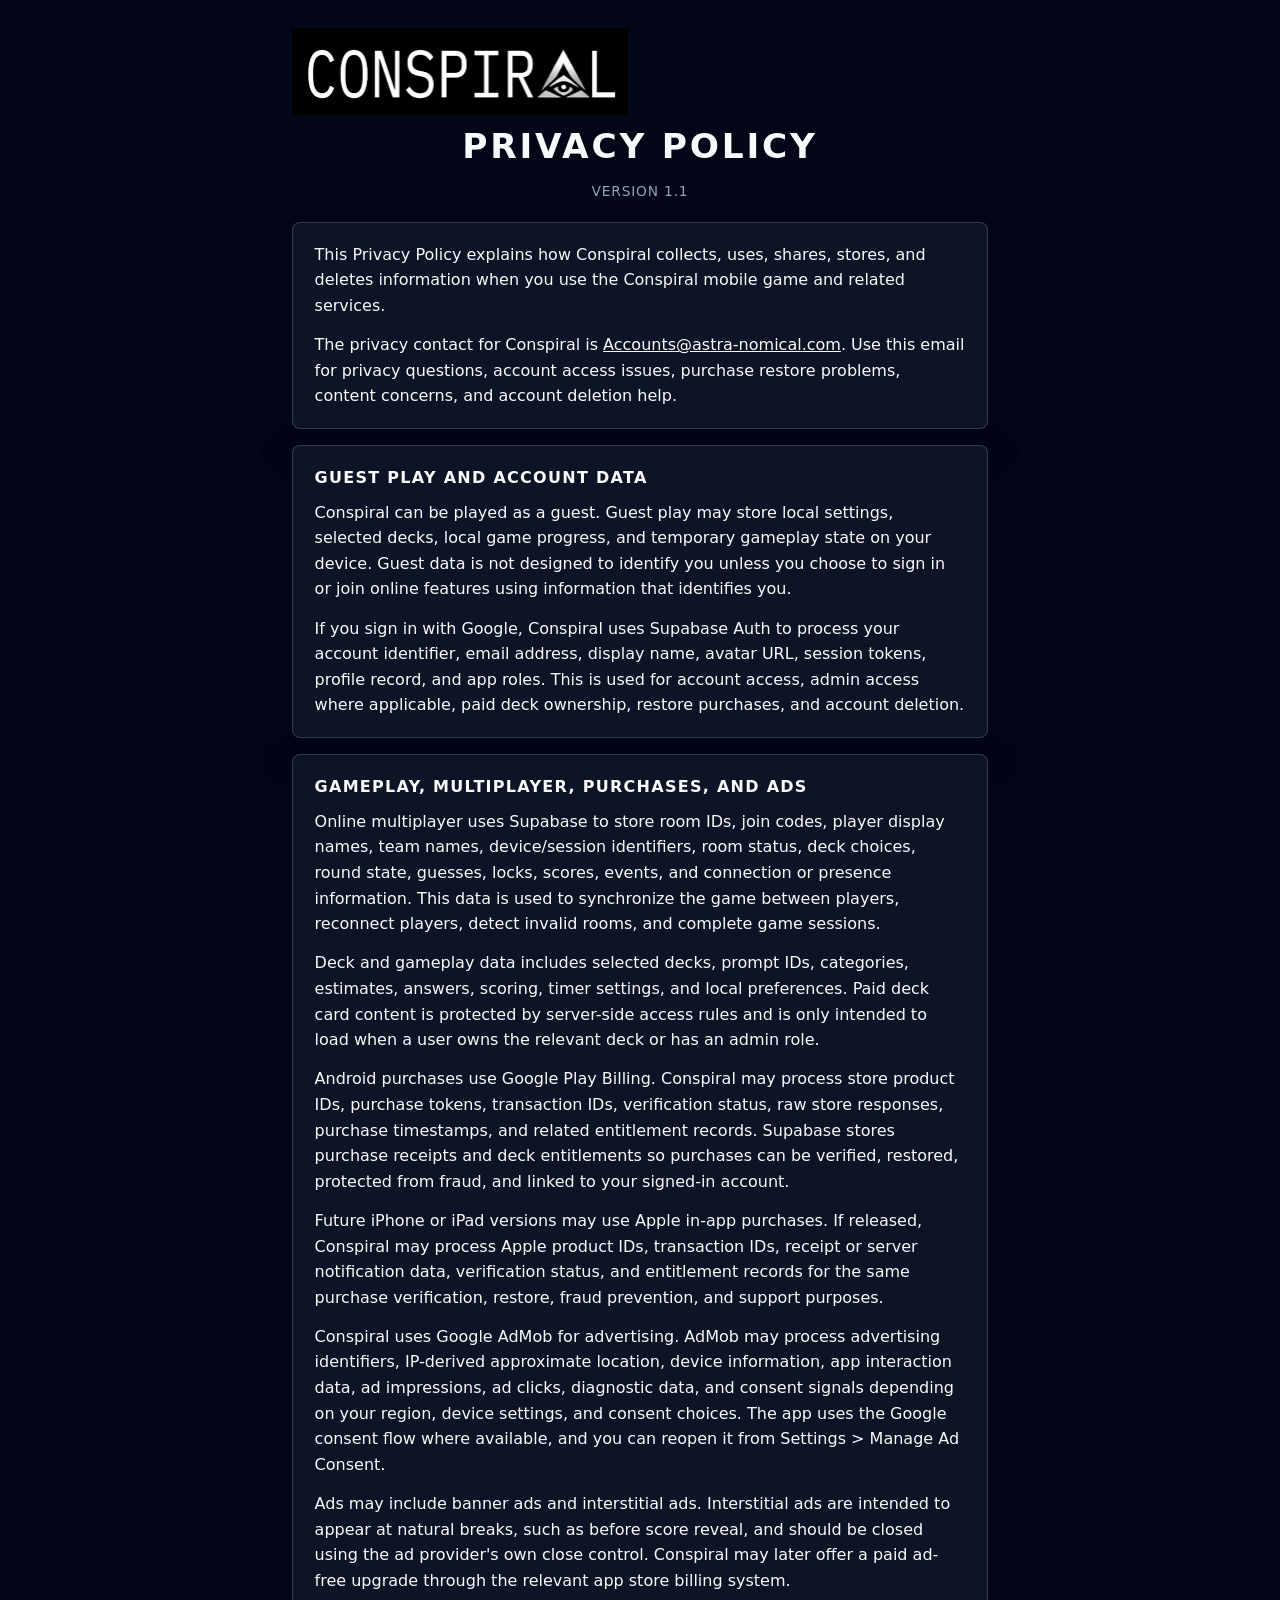
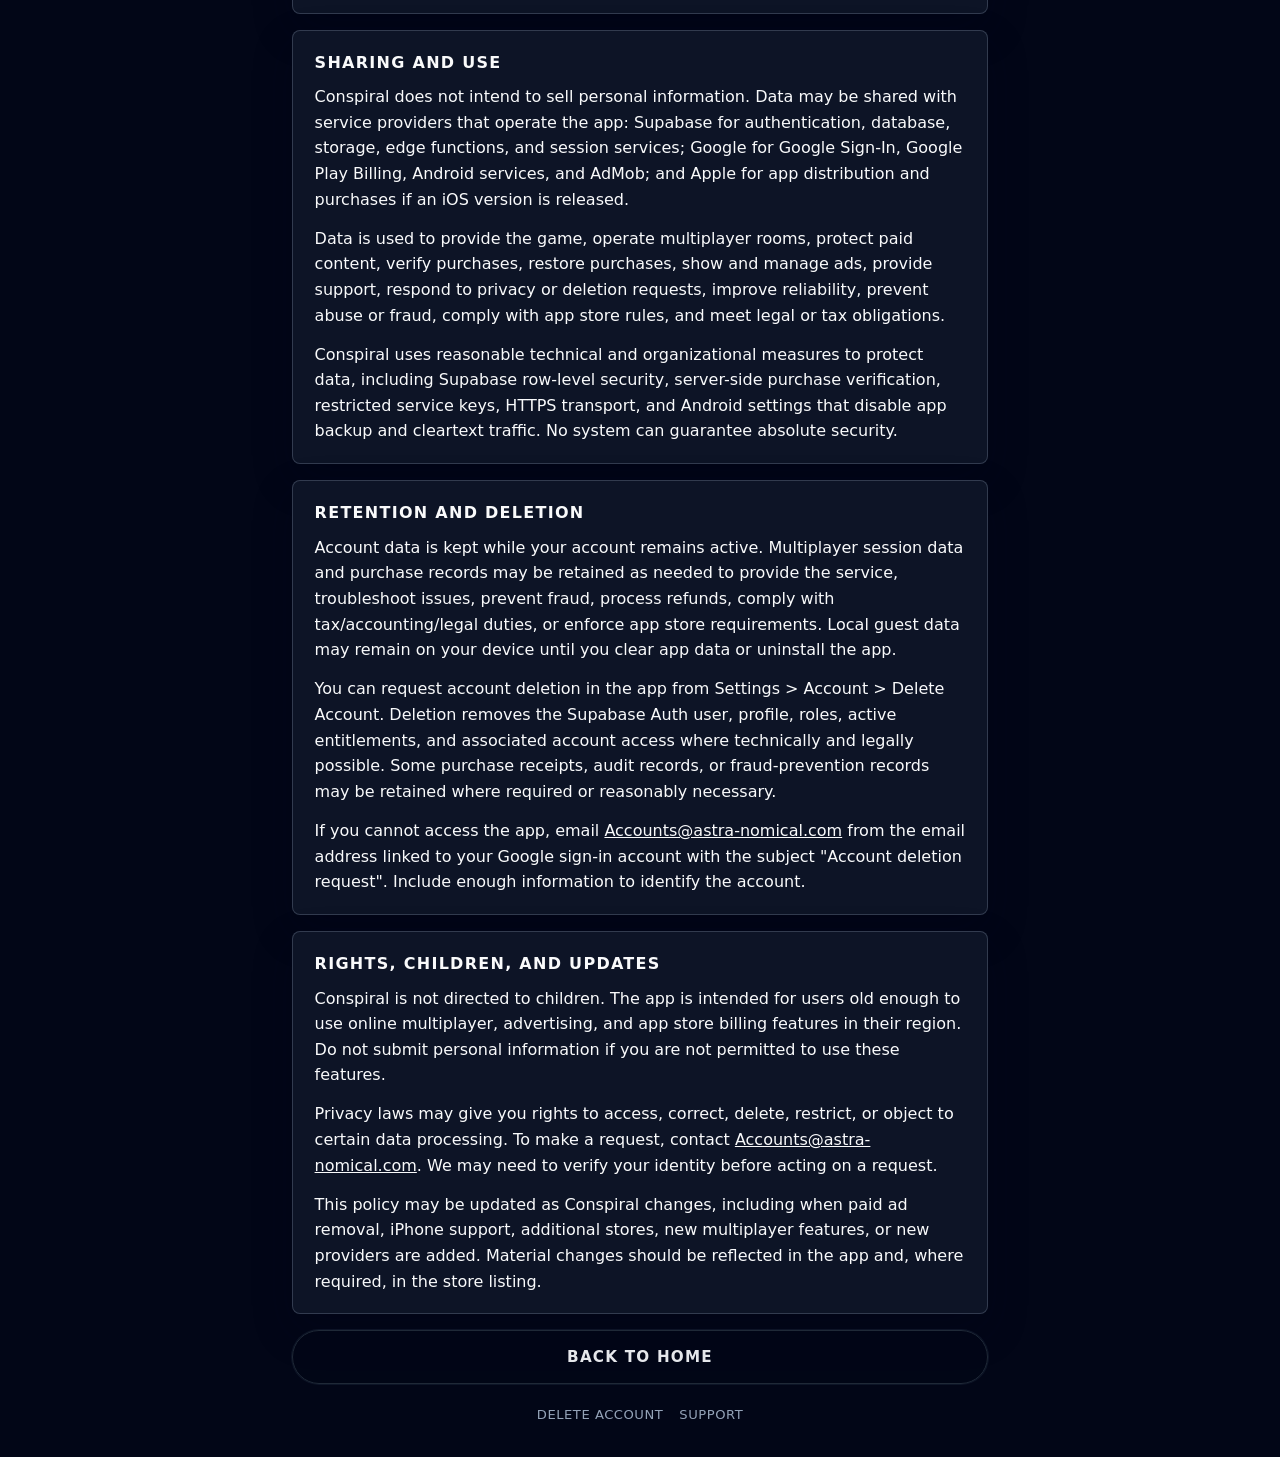
==== privacy/index.html @ 43dedb48 "Restructure site for GitHub Pages" ====
<!doctype html>
<html lang="en">
  <head>
    <meta charset="utf-8">
    <meta name="viewport" content="width=device-width, initial-scale=1">
    <meta name="description" content="Privacy Policy for the Conspiral mobile game.">
    <title>Privacy Policy | Conspiral</title>
    <link rel="stylesheet" href="../assets/styles.css">
  </head>
  <body>
    <div class="site-shell">
      <header class="site-header">
        <a href="../" aria-label="Conspiral home">
          <img class="logo" src="../assets/conspiral-logo.png" alt="Conspiral">
        </a>
        <h1 class="page-title">Privacy Policy</h1>
        <p class="page-subtitle">Version 1.1</p>
      </header>

      <main class="content">
        <section class="panel">
          <p>
            This Privacy Policy explains how Conspiral collects, uses, shares, stores, and deletes information
            when you use the Conspiral mobile game and related services.
          </p>
          <p>
            The privacy contact for Conspiral is <a href="mailto:Accounts@astra-nomical.com">Accounts@astra-nomical.com</a>.
            Use this email for privacy questions, account access issues, purchase restore problems, content concerns,
            and account deletion help.
          </p>
        </section>

        <section class="panel">
          <h2>Guest Play And Account Data</h2>
          <p>
            Conspiral can be played as a guest. Guest play may store local settings, selected decks, local game
            progress, and temporary gameplay state on your device. Guest data is not designed to identify you unless
            you choose to sign in or join online features using information that identifies you.
          </p>
          <p>
            If you sign in with Google, Conspiral uses Supabase Auth to process your account identifier, email address,
            display name, avatar URL, session tokens, profile record, and app roles. This is used for account access,
            admin access where applicable, paid deck ownership, restore purchases, and account deletion.
          </p>
        </section>

        <section class="panel">
          <h2>Gameplay, Multiplayer, Purchases, And Ads</h2>
          <p>
            Online multiplayer uses Supabase to store room IDs, join codes, player display names, team names,
            device/session identifiers, room status, deck choices, round state, guesses, locks, scores, events, and
            connection or presence information. This data is used to synchronize the game between players, reconnect
            players, detect invalid rooms, and complete game sessions.
          </p>
          <p>
            Deck and gameplay data includes selected decks, prompt IDs, categories, estimates, answers, scoring, timer
            settings, and local preferences. Paid deck card content is protected by server-side access rules and is only
            intended to load when a user owns the relevant deck or has an admin role.
          </p>
          <p>
            Android purchases use Google Play Billing. Conspiral may process store product IDs, purchase tokens,
            transaction IDs, verification status, raw store responses, purchase timestamps, and related entitlement
            records. Supabase stores purchase receipts and deck entitlements so purchases can be verified, restored,
            protected from fraud, and linked to your signed-in account.
          </p>
          <p>
            Future iPhone or iPad versions may use Apple in-app purchases. If released, Conspiral may process Apple
            product IDs, transaction IDs, receipt or server notification data, verification status, and entitlement
            records for the same purchase verification, restore, fraud prevention, and support purposes.
          </p>
          <p>
            Conspiral uses Google AdMob for advertising. AdMob may process advertising identifiers, IP-derived
            approximate location, device information, app interaction data, ad impressions, ad clicks, diagnostic data,
            and consent signals depending on your region, device settings, and consent choices. The app uses the Google
            consent flow where available, and you can reopen it from Settings &gt; Manage Ad Consent.
          </p>
          <p>
            Ads may include banner ads and interstitial ads. Interstitial ads are intended to appear at natural breaks,
            such as before score reveal, and should be closed using the ad provider's own close control. Conspiral may
            later offer a paid ad-free upgrade through the relevant app store billing system.
          </p>
        </section>

        <section class="panel">
          <h2>Sharing And Use</h2>
          <p>
            Conspiral does not intend to sell personal information. Data may be shared with service providers that
            operate the app: Supabase for authentication, database, storage, edge functions, and session services;
            Google for Google Sign-In, Google Play Billing, Android services, and AdMob; and Apple for app distribution
            and purchases if an iOS version is released.
          </p>
          <p>
            Data is used to provide the game, operate multiplayer rooms, protect paid content, verify purchases, restore
            purchases, show and manage ads, provide support, respond to privacy or deletion requests, improve
            reliability, prevent abuse or fraud, comply with app store rules, and meet legal or tax obligations.
          </p>
          <p>
            Conspiral uses reasonable technical and organizational measures to protect data, including Supabase
            row-level security, server-side purchase verification, restricted service keys, HTTPS transport, and Android
            settings that disable app backup and cleartext traffic. No system can guarantee absolute security.
          </p>
        </section>

        <section class="panel">
          <h2>Retention And Deletion</h2>
          <p>
            Account data is kept while your account remains active. Multiplayer session data and purchase records may
            be retained as needed to provide the service, troubleshoot issues, prevent fraud, process refunds, comply
            with tax/accounting/legal duties, or enforce app store requirements. Local guest data may remain on your
            device until you clear app data or uninstall the app.
          </p>
          <p>
            You can request account deletion in the app from Settings &gt; Account &gt; Delete Account. Deletion removes
            the Supabase Auth user, profile, roles, active entitlements, and associated account access where technically
            and legally possible. Some purchase receipts, audit records, or fraud-prevention records may be retained
            where required or reasonably necessary.
          </p>
          <p>
            If you cannot access the app, email <a href="mailto:Accounts@astra-nomical.com">Accounts@astra-nomical.com</a>
            from the email address linked to your Google sign-in account with the subject "Account deletion request".
            Include enough information to identify the account.
          </p>
        </section>

        <section class="panel">
          <h2>Rights, Children, And Updates</h2>
          <p>
            Conspiral is not directed to children. The app is intended for users old enough to use online multiplayer,
            advertising, and app store billing features in their region. Do not submit personal information if you are
            not permitted to use these features.
          </p>
          <p>
            Privacy laws may give you rights to access, correct, delete, restrict, or object to certain data processing.
            To make a request, contact <a href="mailto:Accounts@astra-nomical.com">Accounts@astra-nomical.com</a>. We may
            need to verify your identity before acting on a request.
          </p>
          <p>
            This policy may be updated as Conspiral changes, including when paid ad removal, iPhone support, additional
            stores, new multiplayer features, or new providers are added. Material changes should be reflected in the app
            and, where required, in the store listing.
          </p>
        </section>

        <a class="button-secondary" href="../">Back To Home</a>
      </main>

      <footer class="footer">
        <a href="../delete-account/">Delete Account</a>
        <a href="../support/">Support</a>
      </footer>
    </div>
  </body>
</html>
---- assets/styles.css ----
:root {
  color-scheme: dark;
  --bg: #020617;
  --panel: rgba(15, 23, 42, 0.88);
  --panel-strong: rgba(2, 6, 23, 0.9);
  --text: #f9fafb;
  --muted: #94a3b8;
  --subtle: #64748b;
  --line: rgba(148, 163, 184, 0.28);
  --accent: #38bdf8;
  --accent-2: #6366f1;
  --warning: #f97316;
}

*,
*::before,
*::after {
  box-sizing: border-box;
}

html {
  min-height: 100%;
  background: var(--bg);
}

body {
  margin: 0;
  min-height: 100vh;
  background: var(--bg);
  color: var(--text);
  font-family: Inter, ui-sans-serif, system-ui, -apple-system, BlinkMacSystemFont, "Segoe UI", sans-serif;
  line-height: 1.6;
}

body::before {
  content: "";
  position: fixed;
  inset: 0;
  z-index: -2;
  background-image: url("conspiracy_board_bg.png");
  background-position: center;
  background-size: cover;
  background-repeat: no-repeat;
}

body::after {
  content: "";
  position: fixed;
  inset: 0;
  z-index: -1;
  background: rgba(2, 6, 23, 0.34);
}

a {
  color: inherit;
}

.site-shell {
  width: min(100%, 760px);
  min-height: 100vh;
  margin: 0 auto;
  padding: max(1.25rem, env(safe-area-inset-top, 0px)) 1.25rem 2rem;
}

.site-header {
  display: grid;
  justify-items: center;
  gap: 0.85rem;
  padding: 0.5rem 0 1.25rem;
  text-align: center;
}

.logo {
  width: min(100%, 21rem);
  height: auto;
  display: block;
}

.page-title {
  margin: 0;
  font-size: clamp(1.5rem, 6vw, 2.15rem);
  line-height: 1.1;
  letter-spacing: 0.08em;
  text-transform: uppercase;
}

.page-subtitle {
  margin: 0;
  max-width: 42rem;
  color: var(--muted);
  font-size: 0.86rem;
  letter-spacing: 0.06em;
  text-transform: uppercase;
}

.content {
  display: grid;
  gap: 1rem;
}

.panel {
  border: 1px solid var(--line);
  border-radius: 8px;
  background: var(--panel);
  padding: 1rem;
  box-shadow: 0 16px 40px rgba(2, 6, 23, 0.24);
}

.panel h2,
.panel h3 {
  margin: 0 0 0.55rem;
  font-size: 1rem;
  letter-spacing: 0.08em;
  text-transform: uppercase;
}

.panel p,
.panel ul,
.panel ol {
  margin-top: 0;
  margin-bottom: 0.85rem;
}

.panel :last-child {
  margin-bottom: 0;
}

.muted {
  color: var(--muted);
}

.warning {
  color: var(--warning);
}

.nav-grid {
  display: grid;
  gap: 0.75rem;
}

.button,
.button-secondary {
  display: inline-flex;
  width: 100%;
  min-height: 3.1rem;
  align-items: center;
  justify-content: center;
  border-radius: 9999px;
  border: 1px solid rgba(191, 219, 254, 0.78);
  padding: 0.85rem 1rem;
  background: radial-gradient(circle at top left, var(--accent), var(--accent-2));
  color: #0b1120;
  font-size: 0.95rem;
  font-weight: 700;
  letter-spacing: 0.08em;
  text-align: center;
  text-decoration: none;
  text-transform: uppercase;
  box-shadow: 0 0 18px rgba(59, 130, 246, 0.46);
}

.button-secondary {
  border-color: #1f2937;
  background: var(--panel-strong);
  color: #e5e7eb;
  box-shadow: 0 0 0 1px rgba(15, 23, 42, 0.9);
}

.button:hover,
.button-secondary:hover {
  transform: translateY(-1px);
}

.meta-list {
  display: grid;
  gap: 0.6rem;
  padding-left: 1.1rem;
}

.footer {
  display: flex;
  flex-wrap: wrap;
  justify-content: center;
  gap: 0.75rem 1rem;
  padding: 1.25rem 0 0;
  color: var(--subtle);
  font-size: 0.82rem;
  letter-spacing: 0.04em;
  text-align: center;
  text-transform: uppercase;
}

.footer a {
  color: var(--muted);
  text-decoration: none;
}

@media (min-width: 640px) {
  .site-shell {
    padding-inline: 2rem;
  }

  .panel {
    padding: 1.2rem 1.35rem;
  }

  .nav-grid {
    grid-template-columns: repeat(3, minmax(0, 1fr));
  }
}
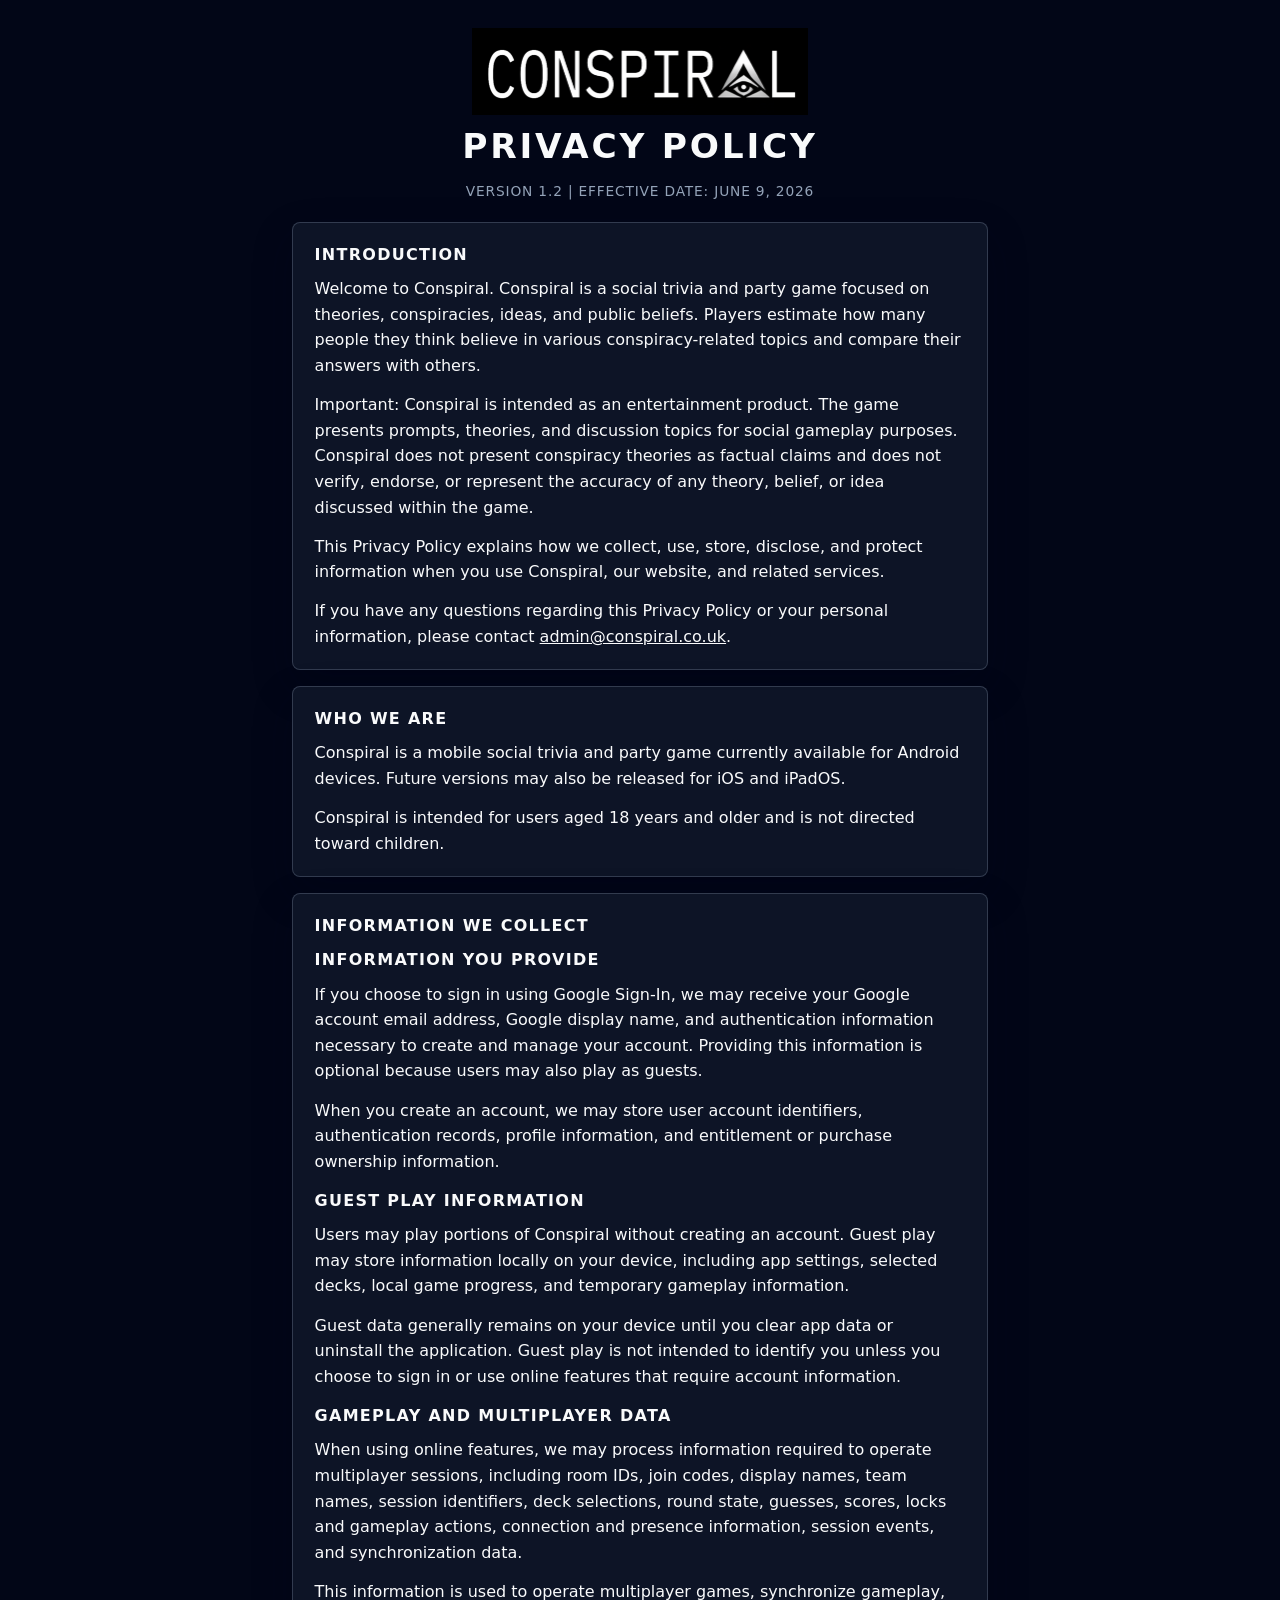
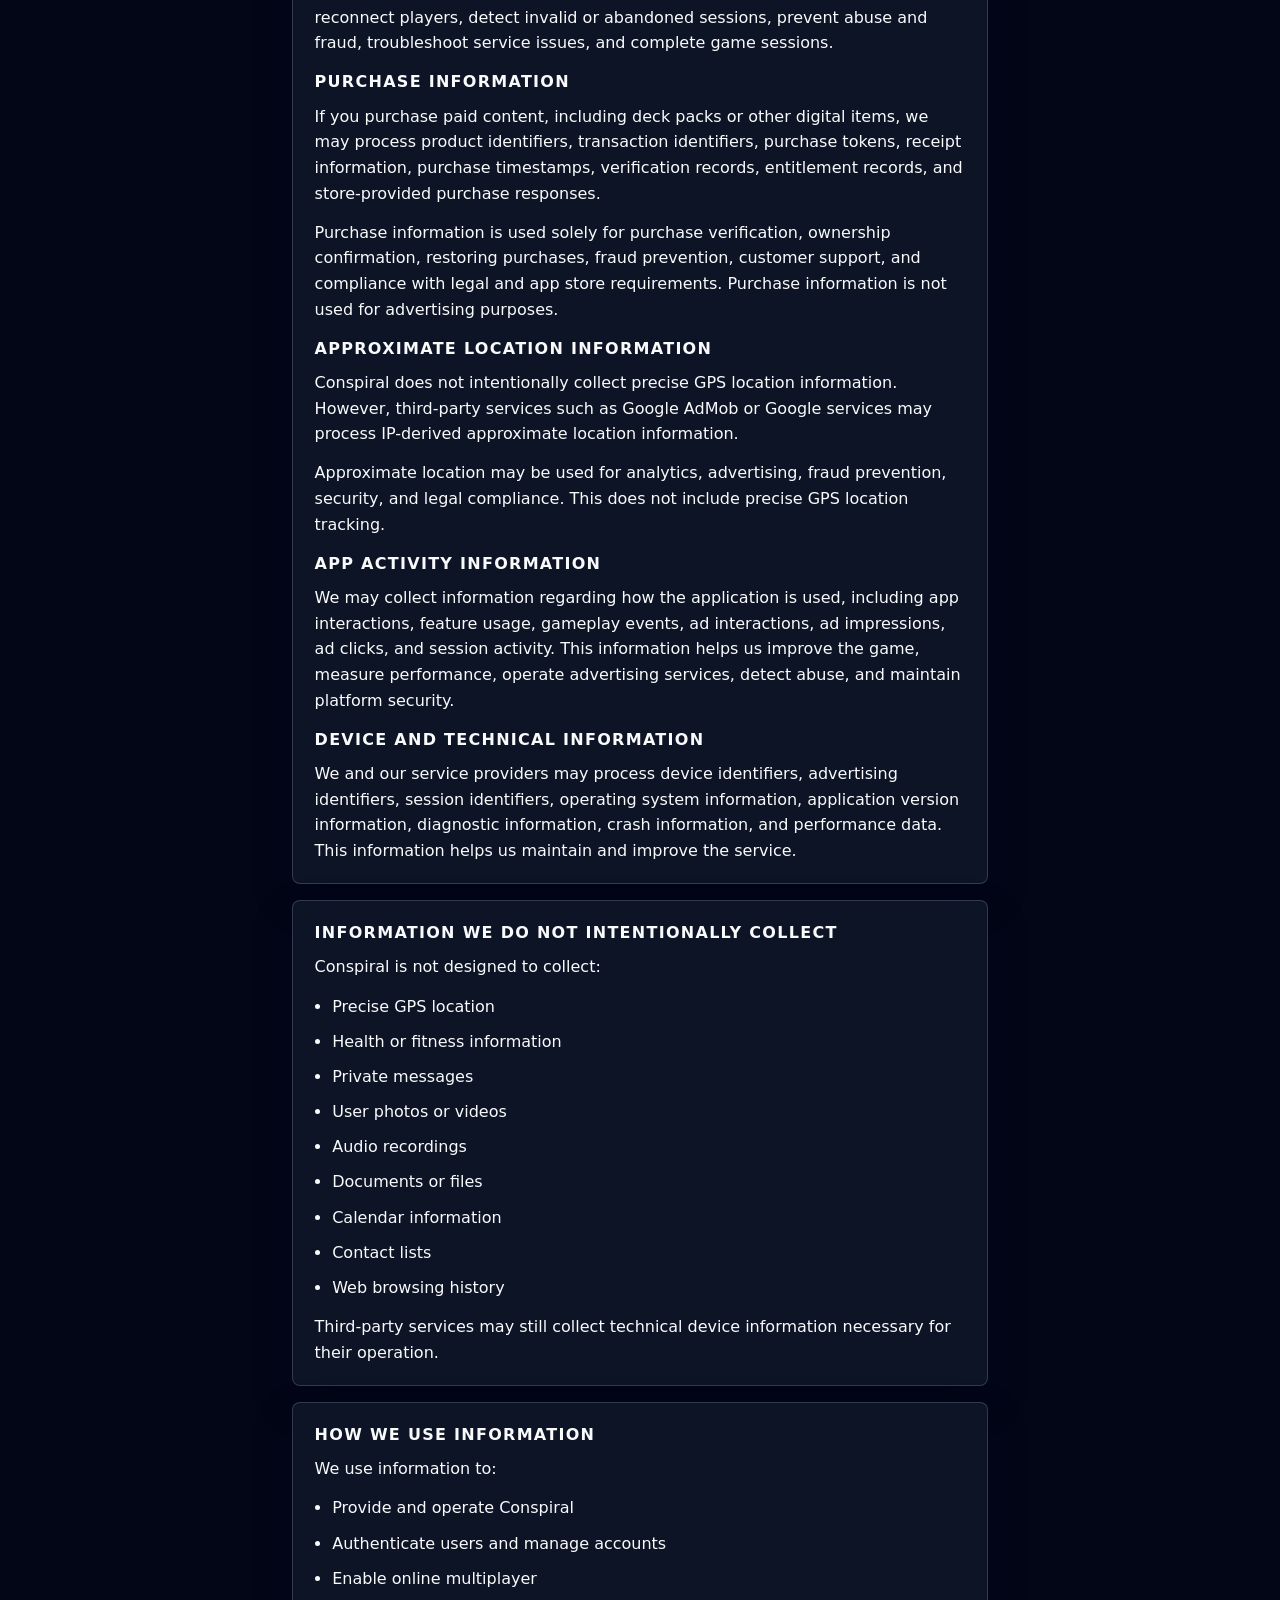
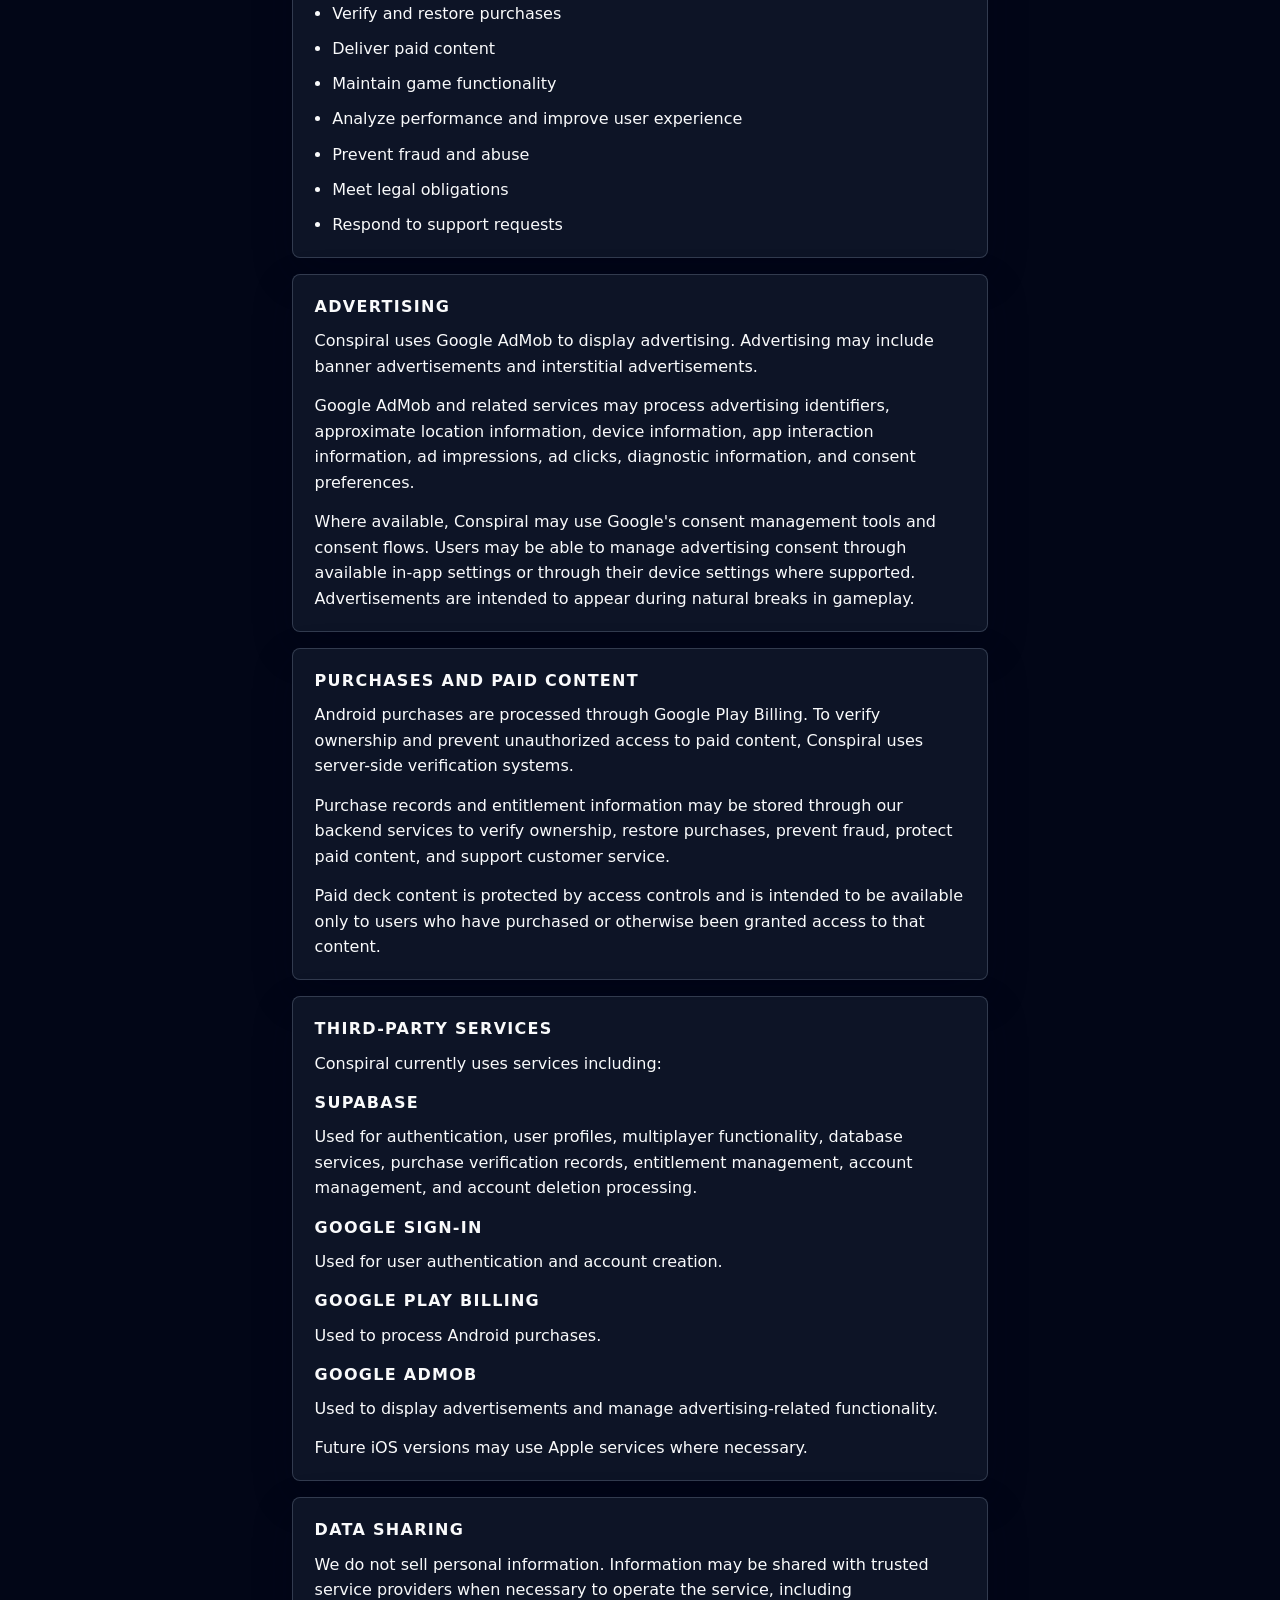
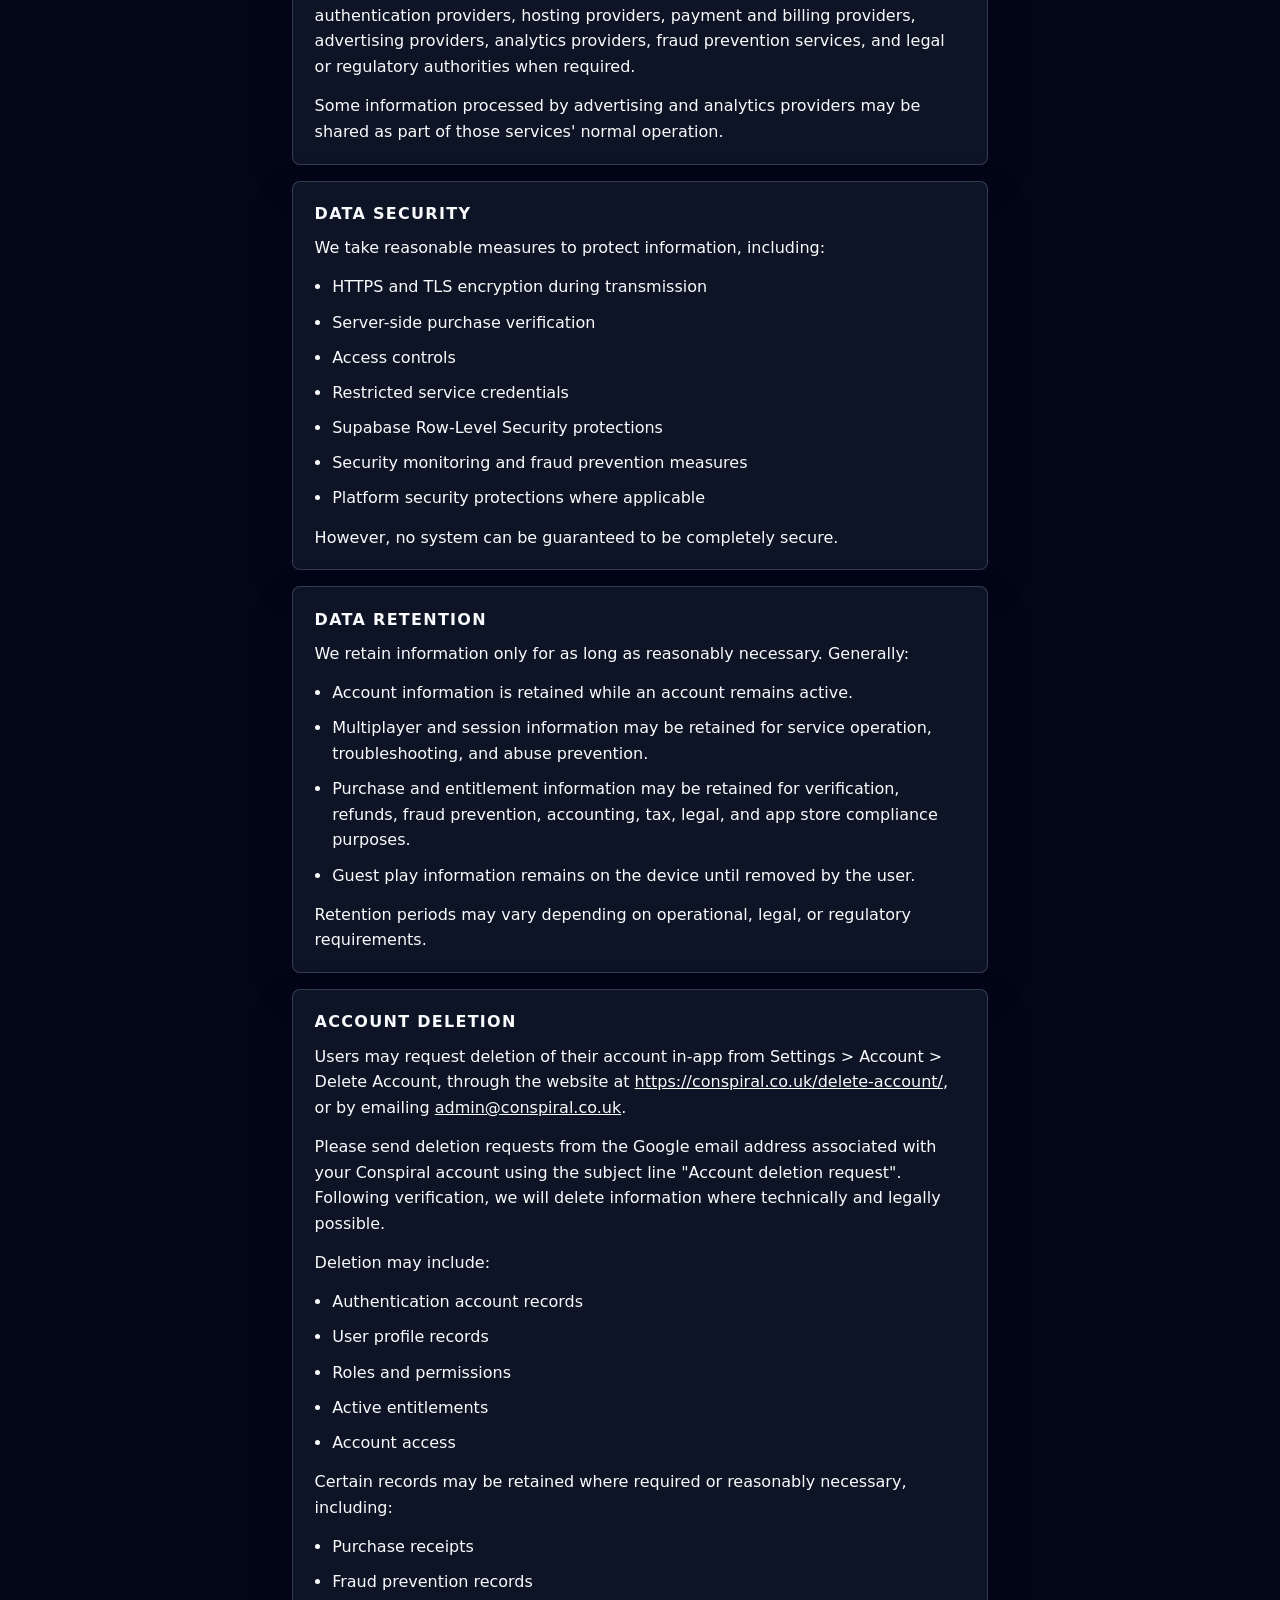
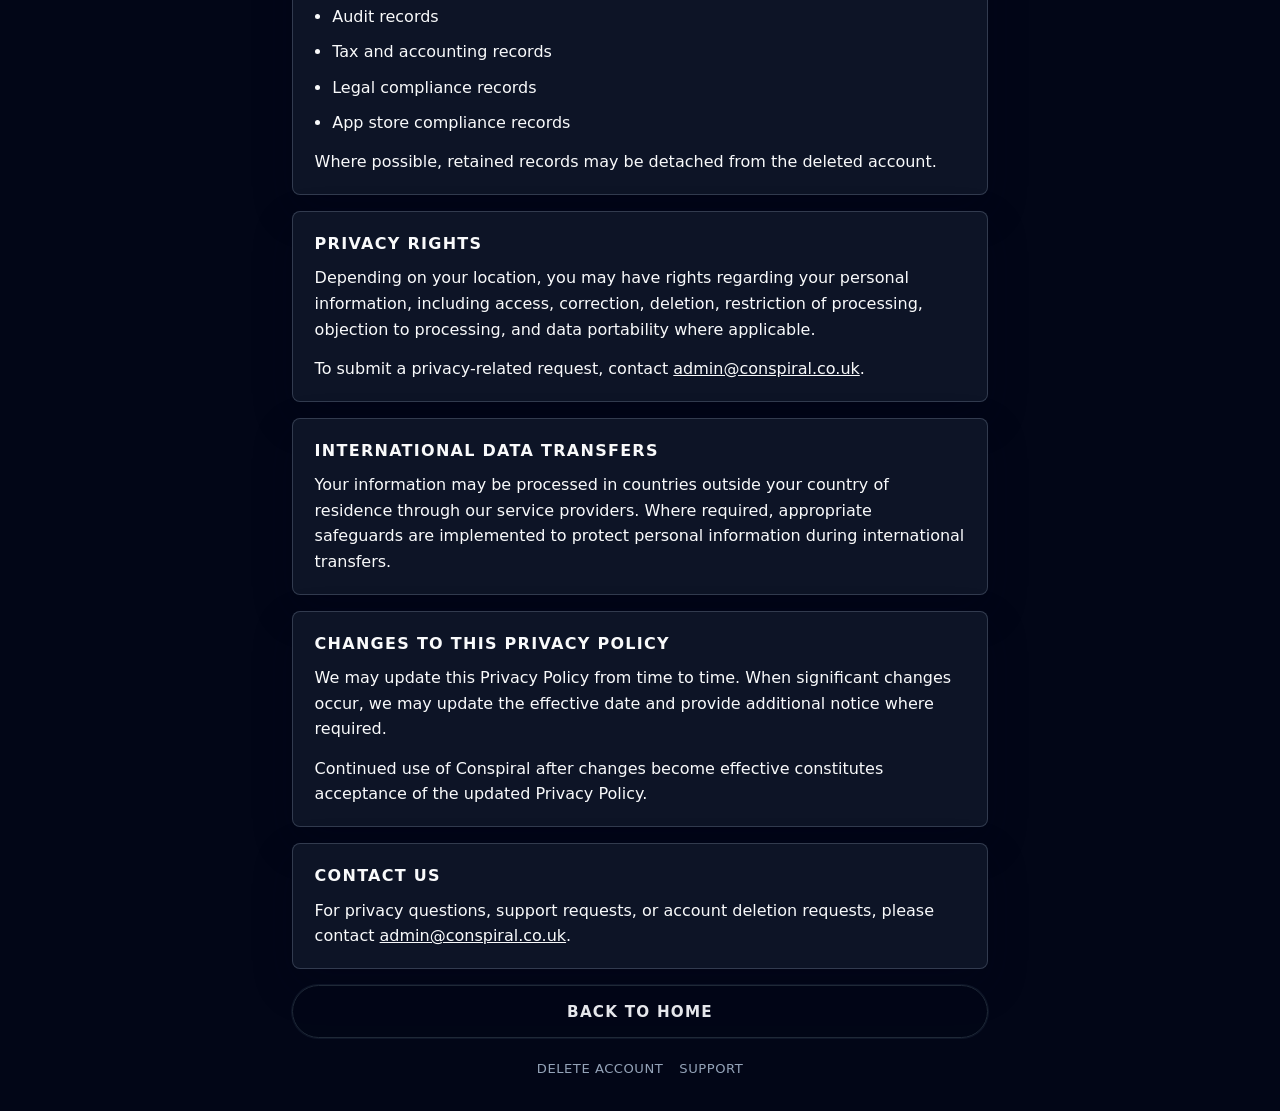
==== commit 0c08f0e6: "Update privacy policy to version 1.2" ====
--- a/privacy/index.html
+++ b/privacy/index.html
@@ -14,130 +14,319 @@
           <img class="logo" src="../assets/conspiral-logo.png" alt="Conspiral">
         </a>
         <h1 class="page-title">Privacy Policy</h1>
-        <p class="page-subtitle">Version 1.1</p>
+        <p class="page-subtitle">Version 1.2 | Effective Date: June 9, 2026</p>
       </header>
 
       <main class="content">
         <section class="panel">
-          <p>
-            This Privacy Policy explains how Conspiral collects, uses, shares, stores, and deletes information
-            when you use the Conspiral mobile game and related services.
-          </p>
-          <p>
-            The privacy contact for Conspiral is <a href="mailto:Accounts@astra-nomical.com">Accounts@astra-nomical.com</a>.
-            Use this email for privacy questions, account access issues, purchase restore problems, content concerns,
-            and account deletion help.
-          </p>
-        </section>
-
-        <section class="panel">
-          <h2>Guest Play And Account Data</h2>
-          <p>
-            Conspiral can be played as a guest. Guest play may store local settings, selected decks, local game
-            progress, and temporary gameplay state on your device. Guest data is not designed to identify you unless
-            you choose to sign in or join online features using information that identifies you.
-          </p>
-          <p>
-            If you sign in with Google, Conspiral uses Supabase Auth to process your account identifier, email address,
-            display name, avatar URL, session tokens, profile record, and app roles. This is used for account access,
-            admin access where applicable, paid deck ownership, restore purchases, and account deletion.
-          </p>
-        </section>
-
-        <section class="panel">
-          <h2>Gameplay, Multiplayer, Purchases, And Ads</h2>
-          <p>
-            Online multiplayer uses Supabase to store room IDs, join codes, player display names, team names,
-            device/session identifiers, room status, deck choices, round state, guesses, locks, scores, events, and
-            connection or presence information. This data is used to synchronize the game between players, reconnect
-            players, detect invalid rooms, and complete game sessions.
-          </p>
-          <p>
-            Deck and gameplay data includes selected decks, prompt IDs, categories, estimates, answers, scoring, timer
-            settings, and local preferences. Paid deck card content is protected by server-side access rules and is only
-            intended to load when a user owns the relevant deck or has an admin role.
-          </p>
-          <p>
-            Android purchases use Google Play Billing. Conspiral may process store product IDs, purchase tokens,
-            transaction IDs, verification status, raw store responses, purchase timestamps, and related entitlement
-            records. Supabase stores purchase receipts and deck entitlements so purchases can be verified, restored,
-            protected from fraud, and linked to your signed-in account.
-          </p>
-          <p>
-            Future iPhone or iPad versions may use Apple in-app purchases. If released, Conspiral may process Apple
-            product IDs, transaction IDs, receipt or server notification data, verification status, and entitlement
-            records for the same purchase verification, restore, fraud prevention, and support purposes.
-          </p>
-          <p>
-            Conspiral uses Google AdMob for advertising. AdMob may process advertising identifiers, IP-derived
-            approximate location, device information, app interaction data, ad impressions, ad clicks, diagnostic data,
-            and consent signals depending on your region, device settings, and consent choices. The app uses the Google
-            consent flow where available, and you can reopen it from Settings &gt; Manage Ad Consent.
-          </p>
-          <p>
-            Ads may include banner ads and interstitial ads. Interstitial ads are intended to appear at natural breaks,
-            such as before score reveal, and should be closed using the ad provider's own close control. Conspiral may
-            later offer a paid ad-free upgrade through the relevant app store billing system.
-          </p>
-        </section>
-
-        <section class="panel">
-          <h2>Sharing And Use</h2>
-          <p>
-            Conspiral does not intend to sell personal information. Data may be shared with service providers that
-            operate the app: Supabase for authentication, database, storage, edge functions, and session services;
-            Google for Google Sign-In, Google Play Billing, Android services, and AdMob; and Apple for app distribution
-            and purchases if an iOS version is released.
-          </p>
-          <p>
-            Data is used to provide the game, operate multiplayer rooms, protect paid content, verify purchases, restore
-            purchases, show and manage ads, provide support, respond to privacy or deletion requests, improve
-            reliability, prevent abuse or fraud, comply with app store rules, and meet legal or tax obligations.
-          </p>
-          <p>
-            Conspiral uses reasonable technical and organizational measures to protect data, including Supabase
-            row-level security, server-side purchase verification, restricted service keys, HTTPS transport, and Android
-            settings that disable app backup and cleartext traffic. No system can guarantee absolute security.
-          </p>
-        </section>
-
-        <section class="panel">
-          <h2>Retention And Deletion</h2>
-          <p>
-            Account data is kept while your account remains active. Multiplayer session data and purchase records may
-            be retained as needed to provide the service, troubleshoot issues, prevent fraud, process refunds, comply
-            with tax/accounting/legal duties, or enforce app store requirements. Local guest data may remain on your
-            device until you clear app data or uninstall the app.
-          </p>
-          <p>
-            You can request account deletion in the app from Settings &gt; Account &gt; Delete Account. Deletion removes
-            the Supabase Auth user, profile, roles, active entitlements, and associated account access where technically
-            and legally possible. Some purchase receipts, audit records, or fraud-prevention records may be retained
-            where required or reasonably necessary.
-          </p>
-          <p>
-            If you cannot access the app, email <a href="mailto:Accounts@astra-nomical.com">Accounts@astra-nomical.com</a>
-            from the email address linked to your Google sign-in account with the subject "Account deletion request".
-            Include enough information to identify the account.
-          </p>
-        </section>
-
-        <section class="panel">
-          <h2>Rights, Children, And Updates</h2>
-          <p>
-            Conspiral is not directed to children. The app is intended for users old enough to use online multiplayer,
-            advertising, and app store billing features in their region. Do not submit personal information if you are
-            not permitted to use these features.
-          </p>
-          <p>
-            Privacy laws may give you rights to access, correct, delete, restrict, or object to certain data processing.
-            To make a request, contact <a href="mailto:Accounts@astra-nomical.com">Accounts@astra-nomical.com</a>. We may
-            need to verify your identity before acting on a request.
-          </p>
-          <p>
-            This policy may be updated as Conspiral changes, including when paid ad removal, iPhone support, additional
-            stores, new multiplayer features, or new providers are added. Material changes should be reflected in the app
-            and, where required, in the store listing.
+          <h2>Introduction</h2>
+          <p>
+            Welcome to Conspiral. Conspiral is a social trivia and party game focused on theories, conspiracies,
+            ideas, and public beliefs. Players estimate how many people they think believe in various
+            conspiracy-related topics and compare their answers with others.
+          </p>
+          <p>
+            Important: Conspiral is intended as an entertainment product. The game presents prompts, theories, and
+            discussion topics for social gameplay purposes. Conspiral does not present conspiracy theories as factual
+            claims and does not verify, endorse, or represent the accuracy of any theory, belief, or idea discussed
+            within the game.
+          </p>
+          <p>
+            This Privacy Policy explains how we collect, use, store, disclose, and protect information when you use
+            Conspiral, our website, and related services.
+          </p>
+          <p>
+            If you have any questions regarding this Privacy Policy or your personal information, please contact
+            <a href="mailto:admin@conspiral.co.uk">admin@conspiral.co.uk</a>.
+          </p>
+        </section>
+
+        <section class="panel">
+          <h2>Who We Are</h2>
+          <p>
+            Conspiral is a mobile social trivia and party game currently available for Android devices. Future versions
+            may also be released for iOS and iPadOS.
+          </p>
+          <p>
+            Conspiral is intended for users aged 18 years and older and is not directed toward children.
+          </p>
+        </section>
+
+        <section class="panel">
+          <h2>Information We Collect</h2>
+          <h3>Information You Provide</h3>
+          <p>
+            If you choose to sign in using Google Sign-In, we may receive your Google account email address, Google
+            display name, and authentication information necessary to create and manage your account. Providing this
+            information is optional because users may also play as guests.
+          </p>
+          <p>
+            When you create an account, we may store user account identifiers, authentication records, profile
+            information, and entitlement or purchase ownership information.
+          </p>
+
+          <h3>Guest Play Information</h3>
+          <p>
+            Users may play portions of Conspiral without creating an account. Guest play may store information locally
+            on your device, including app settings, selected decks, local game progress, and temporary gameplay
+            information.
+          </p>
+          <p>
+            Guest data generally remains on your device until you clear app data or uninstall the application. Guest
+            play is not intended to identify you unless you choose to sign in or use online features that require
+            account information.
+          </p>
+
+          <h3>Gameplay And Multiplayer Data</h3>
+          <p>
+            When using online features, we may process information required to operate multiplayer sessions, including
+            room IDs, join codes, display names, team names, session identifiers, deck selections, round state, guesses,
+            scores, locks and gameplay actions, connection and presence information, session events, and synchronization
+            data.
+          </p>
+          <p>
+            This information is used to operate multiplayer games, synchronize gameplay, reconnect players, detect
+            invalid or abandoned sessions, prevent abuse and fraud, troubleshoot service issues, and complete game
+            sessions.
+          </p>
+
+          <h3>Purchase Information</h3>
+          <p>
+            If you purchase paid content, including deck packs or other digital items, we may process product
+            identifiers, transaction identifiers, purchase tokens, receipt information, purchase timestamps,
+            verification records, entitlement records, and store-provided purchase responses.
+          </p>
+          <p>
+            Purchase information is used solely for purchase verification, ownership confirmation, restoring purchases,
+            fraud prevention, customer support, and compliance with legal and app store requirements. Purchase
+            information is not used for advertising purposes.
+          </p>
+
+          <h3>Approximate Location Information</h3>
+          <p>
+            Conspiral does not intentionally collect precise GPS location information. However, third-party services
+            such as Google AdMob or Google services may process IP-derived approximate location information.
+          </p>
+          <p>
+            Approximate location may be used for analytics, advertising, fraud prevention, security, and legal
+            compliance. This does not include precise GPS location tracking.
+          </p>
+
+          <h3>App Activity Information</h3>
+          <p>
+            We may collect information regarding how the application is used, including app interactions, feature usage,
+            gameplay events, ad interactions, ad impressions, ad clicks, and session activity. This information helps us
+            improve the game, measure performance, operate advertising services, detect abuse, and maintain platform
+            security.
+          </p>
+
+          <h3>Device And Technical Information</h3>
+          <p>
+            We and our service providers may process device identifiers, advertising identifiers, session identifiers,
+            operating system information, application version information, diagnostic information, crash information,
+            and performance data. This information helps us maintain and improve the service.
+          </p>
+        </section>
+
+        <section class="panel">
+          <h2>Information We Do Not Intentionally Collect</h2>
+          <p>Conspiral is not designed to collect:</p>
+          <ul class="meta-list">
+            <li>Precise GPS location</li>
+            <li>Health or fitness information</li>
+            <li>Private messages</li>
+            <li>User photos or videos</li>
+            <li>Audio recordings</li>
+            <li>Documents or files</li>
+            <li>Calendar information</li>
+            <li>Contact lists</li>
+            <li>Web browsing history</li>
+          </ul>
+          <p>
+            Third-party services may still collect technical device information necessary for their operation.
+          </p>
+        </section>
+
+        <section class="panel">
+          <h2>How We Use Information</h2>
+          <p>We use information to:</p>
+          <ul class="meta-list">
+            <li>Provide and operate Conspiral</li>
+            <li>Authenticate users and manage accounts</li>
+            <li>Enable online multiplayer</li>
+            <li>Verify and restore purchases</li>
+            <li>Deliver paid content</li>
+            <li>Maintain game functionality</li>
+            <li>Analyze performance and improve user experience</li>
+            <li>Prevent fraud and abuse</li>
+            <li>Meet legal obligations</li>
+            <li>Respond to support requests</li>
+          </ul>
+        </section>
+
+        <section class="panel">
+          <h2>Advertising</h2>
+          <p>
+            Conspiral uses Google AdMob to display advertising. Advertising may include banner advertisements and
+            interstitial advertisements.
+          </p>
+          <p>
+            Google AdMob and related services may process advertising identifiers, approximate location information,
+            device information, app interaction information, ad impressions, ad clicks, diagnostic information, and
+            consent preferences.
+          </p>
+          <p>
+            Where available, Conspiral may use Google's consent management tools and consent flows. Users may be able
+            to manage advertising consent through available in-app settings or through their device settings where
+            supported. Advertisements are intended to appear during natural breaks in gameplay.
+          </p>
+        </section>
+
+        <section class="panel">
+          <h2>Purchases And Paid Content</h2>
+          <p>
+            Android purchases are processed through Google Play Billing. To verify ownership and prevent unauthorized
+            access to paid content, Conspiral uses server-side verification systems.
+          </p>
+          <p>
+            Purchase records and entitlement information may be stored through our backend services to verify ownership,
+            restore purchases, prevent fraud, protect paid content, and support customer service.
+          </p>
+          <p>
+            Paid deck content is protected by access controls and is intended to be available only to users who have
+            purchased or otherwise been granted access to that content.
+          </p>
+        </section>
+
+        <section class="panel">
+          <h2>Third-Party Services</h2>
+          <p>Conspiral currently uses services including:</p>
+          <h3>Supabase</h3>
+          <p>
+            Used for authentication, user profiles, multiplayer functionality, database services, purchase verification
+            records, entitlement management, account management, and account deletion processing.
+          </p>
+          <h3>Google Sign-In</h3>
+          <p>Used for user authentication and account creation.</p>
+          <h3>Google Play Billing</h3>
+          <p>Used to process Android purchases.</p>
+          <h3>Google AdMob</h3>
+          <p>Used to display advertisements and manage advertising-related functionality.</p>
+          <p>Future iOS versions may use Apple services where necessary.</p>
+        </section>
+
+        <section class="panel">
+          <h2>Data Sharing</h2>
+          <p>
+            We do not sell personal information. Information may be shared with trusted service providers when
+            necessary to operate the service, including authentication providers, hosting providers, payment and billing
+            providers, advertising providers, analytics providers, fraud prevention services, and legal or regulatory
+            authorities when required.
+          </p>
+          <p>
+            Some information processed by advertising and analytics providers may be shared as part of those services'
+            normal operation.
+          </p>
+        </section>
+
+        <section class="panel">
+          <h2>Data Security</h2>
+          <p>We take reasonable measures to protect information, including:</p>
+          <ul class="meta-list">
+            <li>HTTPS and TLS encryption during transmission</li>
+            <li>Server-side purchase verification</li>
+            <li>Access controls</li>
+            <li>Restricted service credentials</li>
+            <li>Supabase Row-Level Security protections</li>
+            <li>Security monitoring and fraud prevention measures</li>
+            <li>Platform security protections where applicable</li>
+          </ul>
+          <p>However, no system can be guaranteed to be completely secure.</p>
+        </section>
+
+        <section class="panel">
+          <h2>Data Retention</h2>
+          <p>We retain information only for as long as reasonably necessary. Generally:</p>
+          <ul class="meta-list">
+            <li>Account information is retained while an account remains active.</li>
+            <li>Multiplayer and session information may be retained for service operation, troubleshooting, and abuse prevention.</li>
+            <li>Purchase and entitlement information may be retained for verification, refunds, fraud prevention, accounting, tax, legal, and app store compliance purposes.</li>
+            <li>Guest play information remains on the device until removed by the user.</li>
+          </ul>
+          <p>Retention periods may vary depending on operational, legal, or regulatory requirements.</p>
+        </section>
+
+        <section class="panel">
+          <h2>Account Deletion</h2>
+          <p>
+            Users may request deletion of their account in-app from Settings &gt; Account &gt; Delete Account, through
+            the website at <a href="../delete-account/">https://conspiral.co.uk/delete-account/</a>, or by emailing
+            <a href="mailto:admin@conspiral.co.uk">admin@conspiral.co.uk</a>.
+          </p>
+          <p>
+            Please send deletion requests from the Google email address associated with your Conspiral account using
+            the subject line "Account deletion request". Following verification, we will delete information where
+            technically and legally possible.
+          </p>
+          <p>Deletion may include:</p>
+          <ul class="meta-list">
+            <li>Authentication account records</li>
+            <li>User profile records</li>
+            <li>Roles and permissions</li>
+            <li>Active entitlements</li>
+            <li>Account access</li>
+          </ul>
+          <p>Certain records may be retained where required or reasonably necessary, including:</p>
+          <ul class="meta-list">
+            <li>Purchase receipts</li>
+            <li>Fraud prevention records</li>
+            <li>Audit records</li>
+            <li>Tax and accounting records</li>
+            <li>Legal compliance records</li>
+            <li>App store compliance records</li>
+          </ul>
+          <p>Where possible, retained records may be detached from the deleted account.</p>
+        </section>
+
+        <section class="panel">
+          <h2>Privacy Rights</h2>
+          <p>
+            Depending on your location, you may have rights regarding your personal information, including access,
+            correction, deletion, restriction of processing, objection to processing, and data portability where
+            applicable.
+          </p>
+          <p>
+            To submit a privacy-related request, contact
+            <a href="mailto:admin@conspiral.co.uk">admin@conspiral.co.uk</a>.
+          </p>
+        </section>
+
+        <section class="panel">
+          <h2>International Data Transfers</h2>
+          <p>
+            Your information may be processed in countries outside your country of residence through our service
+            providers. Where required, appropriate safeguards are implemented to protect personal information during
+            international transfers.
+          </p>
+        </section>
+
+        <section class="panel">
+          <h2>Changes To This Privacy Policy</h2>
+          <p>
+            We may update this Privacy Policy from time to time. When significant changes occur, we may update the
+            effective date and provide additional notice where required.
+          </p>
+          <p>
+            Continued use of Conspiral after changes become effective constitutes acceptance of the updated Privacy
+            Policy.
+          </p>
+        </section>
+
+        <section class="panel">
+          <h2>Contact Us</h2>
+          <p>
+            For privacy questions, support requests, or account deletion requests, please contact
+            <a href="mailto:admin@conspiral.co.uk">admin@conspiral.co.uk</a>.
           </p>
         </section>
 
--- a/assets/styles.css
+++ b/assets/styles.css
@@ -70,10 +70,18 @@
   text-align: center;
 }
 
+.site-header > a {
+  display: block;
+  width: min(100%, 21rem);
+  justify-self: center;
+}
+
 .logo {
   width: min(100%, 21rem);
   height: auto;
   display: block;
+  justify-self: center;
+  margin-inline: auto;
 }
 
 .page-title {
